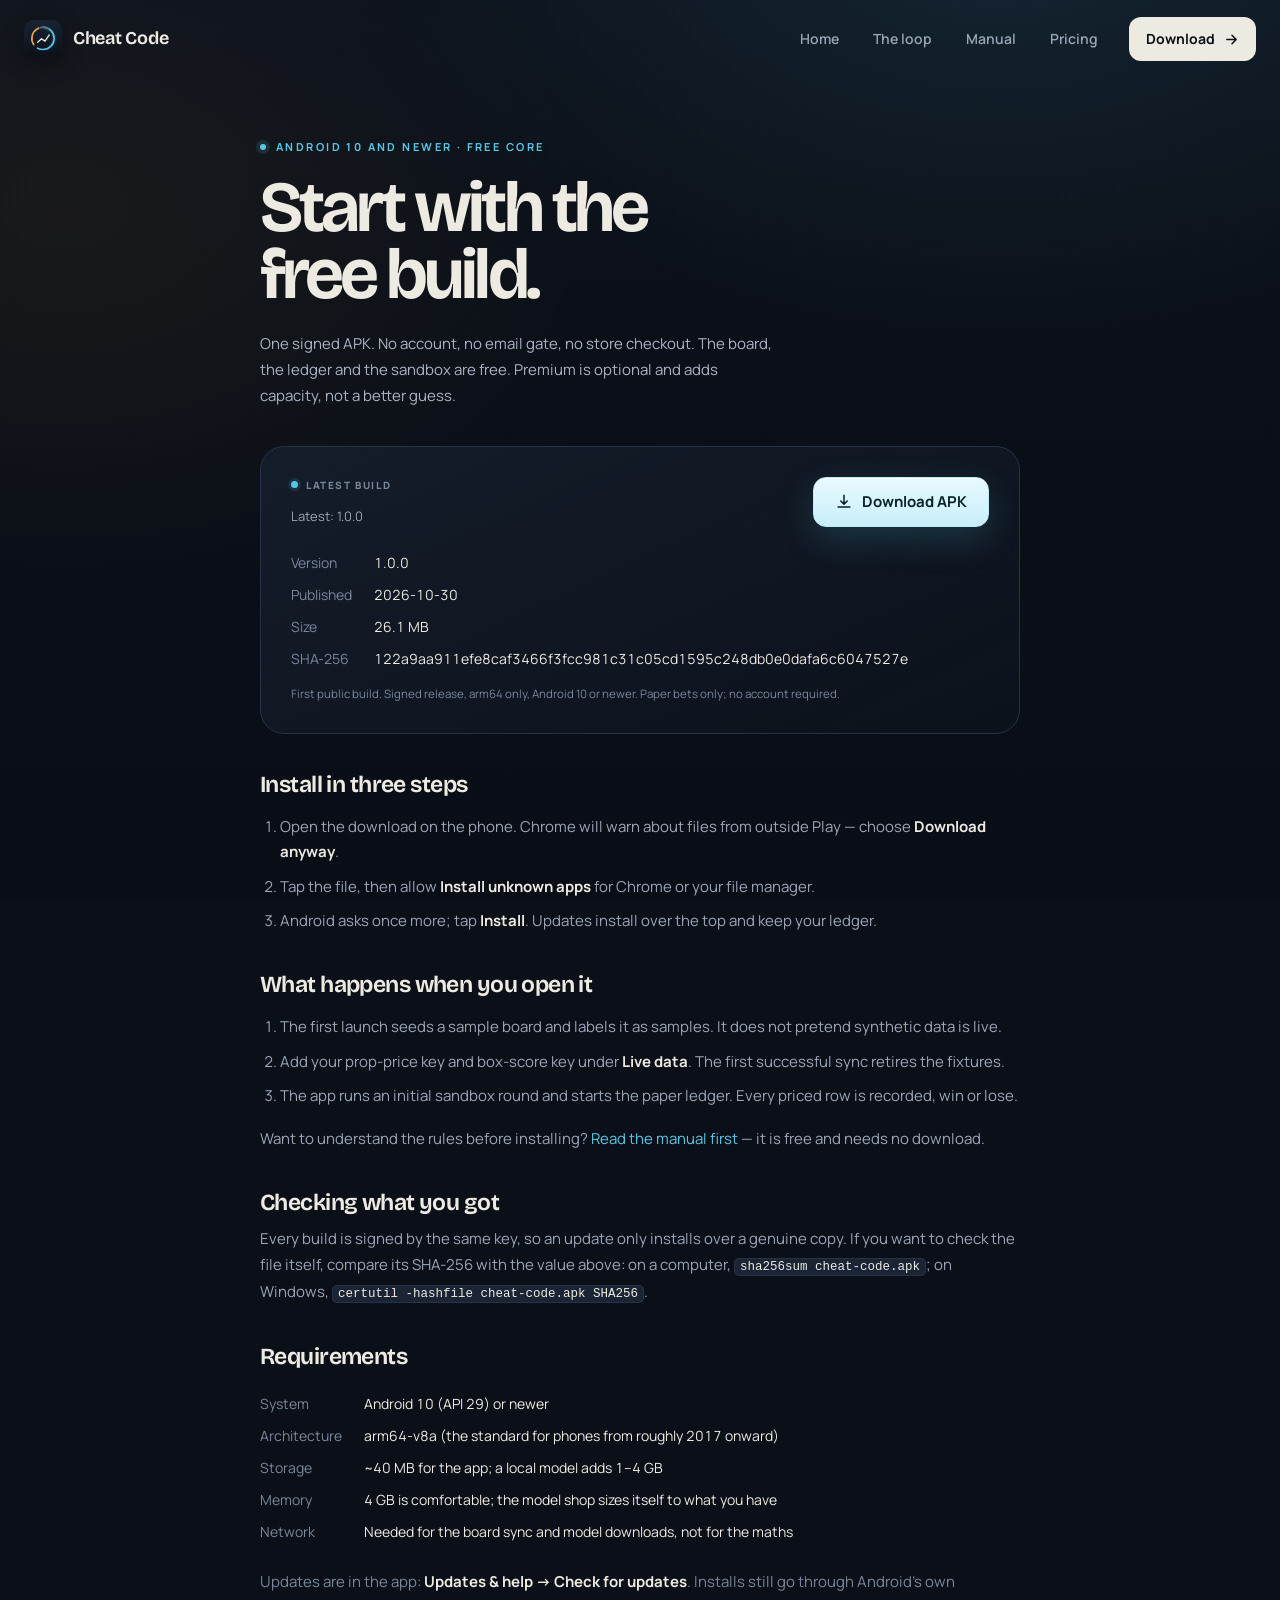
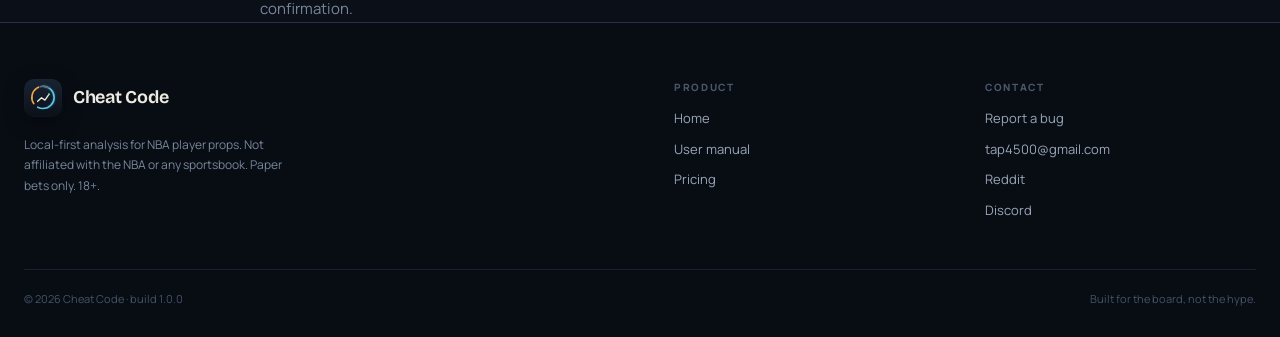
==== site/download.html @ 6dc7b0f8 "Ship the redesigned storefront and signed 1.0.0 build Replace the storefront with a responsive, typo" ====
<!DOCTYPE html>
<html lang="en">
<head>
<meta charset="utf-8">
<meta name="viewport" content="width=device-width, initial-scale=1">
<title>Download Cheat Code — free NBA props lab for Android</title>
<meta name="description" content="Download the signed Cheat Code APK. Free core, no account, no email gate. Check the fingerprint, install on Android 10+, and start the ledger.">
<meta name="theme-color" content="#0b1018">
<link rel="canonical" href="https://cheat-code.vercel.app/download.html">
<meta property="og:title" content="Download Cheat Code for Android">
<meta property="og:description" content="One signed APK. Free core, no account, no email gate. The ledger starts on day one.">
<meta property="og:url" content="https://cheat-code.vercel.app/download.html">
<link rel="icon" href="logo.svg" type="image/svg+xml">
<link rel="preload" href="fonts/bricolage-variable.ttf" as="font" type="font/ttf" crossorigin>
<link rel="preload" href="fonts/manrope-variable.ttf" as="font" type="font/ttf" crossorigin>
<link rel="stylesheet" href="styles.css">
</head>
<body>
<a class="skip" href="#main">Skip to content</a>

<header class="site-head" data-head>
  <div class="wrap head-inner">
    <a class="brand" href="index.html" aria-label="Cheat Code home">
      <img src="logo.svg" alt="" width="38" height="38">
      <span>Cheat Code</span>
    </a>
    <button class="menu-btn" type="button" aria-expanded="false" aria-controls="site-menu" data-menu-btn>
      <span class="menu-lines" aria-hidden="true"><i></i><i></i></span>
      <span class="sr-only">Menu</span>
    </button>
    <nav class="site-menu" id="site-menu" data-menu>
      <a href="index.html">Home</a>
      <a href="index.html#loop">The loop</a>
      <a href="manual.html">Manual</a>
      <a href="index.html#pricing">Pricing</a>
      <a class="nav-download" href="#download">Download
        <svg viewBox="0 0 16 16" aria-hidden="true"><path d="M3 8h9M8.5 3.5 13 8l-4.5 4.5" fill="none" stroke="currentColor" stroke-width="1.6" stroke-linecap="round" stroke-linejoin="round"/></svg>
      </a>
    </nav>
  </div>
</header>

<main id="main" class="subpage">
  <div class="wrap">
    <div class="narrow">
      <div class="eyebrow"><span class="pulse"></span> Android 10 and newer · free core</div>
      <h1>Start with the<br>free build.</h1>
      <p class="lede">One signed APK. No account, no email gate, no store checkout. The board, the ledger and the sandbox are free. Premium is optional and adds capacity, not a better guess.</p>

      <div class="panel" id="download">
        <div class="row row-top">
          <div>
            <div class="feature-kicker tight"><span class="dot aqua"></span>Latest build</div>
            <span class="status" id="version">Checking the latest build…</span>
          </div>
          <a class="btn primary" href="cheat-code.apk" download>
            <svg viewBox="0 0 20 20" aria-hidden="true"><path d="M10 2.5v10m0 0 3.6-3.6M10 12.5 6.4 8.9M3.5 15.5h13" fill="none" stroke="currentColor" stroke-width="1.7" stroke-linecap="round" stroke-linejoin="round"/></svg>
            Download APK
          </a>
        </div>
        <dl class="facts" id="facts" hidden>
          <dt>Version</dt><dd id="f-version"></dd>
          <dt>Published</dt><dd id="f-date"></dd>
          <dt>Size</dt><dd id="f-size"></dd>
          <dt>SHA-256</dt><dd id="f-sha" class="break"></dd>
        </dl>
        <p class="micro micro-gap" id="notes"></p>
      </div>

      <h3>Install in three steps</h3>
      <ol class="steps-list">
        <li>Open the download on the phone. Chrome will warn about files from outside Play — choose <strong>Download anyway</strong>.</li>
        <li>Tap the file, then allow <strong>Install unknown apps</strong> for Chrome or your file manager.</li>
        <li>Android asks once more; tap <strong>Install</strong>. Updates install over the top and keep your ledger.</li>
      </ol>

      <h3>What happens when you open it</h3>
      <ol class="steps-list">
        <li>The first launch seeds a sample board and labels it as samples. It does not pretend synthetic data is live.</li>
        <li>Add your prop-price key and box-score key under <strong>Live data</strong>. The first successful sync retires the fixtures.</li>
        <li>The app runs an initial sandbox round and starts the paper ledger. Every priced row is recorded, win or lose.</li>
      </ol>
      <p>Want to understand the rules before installing? <a href="manual.html">Read the manual first</a> — it is free and needs no download.</p>

      <h3>Checking what you got</h3>
      <p>Every build is signed by the same key, so an update only installs over a genuine copy. If you want to check the file itself, compare its SHA-256 with the value above: on a computer, <code>sha256sum cheat-code.apk</code>; on Windows, <code>certutil -hashfile cheat-code.apk SHA256</code>.</p>

      <h3>Requirements</h3>
      <dl class="facts">
        <dt>System</dt><dd>Android 10 (API 29) or newer</dd>
        <dt>Architecture</dt><dd>arm64-v8a (the standard for phones from roughly 2017 onward)</dd>
        <dt>Storage</dt><dd>~40 MB for the app; a local model adds 1–4 GB</dd>
        <dt>Memory</dt><dd>4 GB is comfortable; the model shop sizes itself to what you have</dd>
        <dt>Network</dt><dd>Needed for the board sync and model downloads, not for the maths</dd>
      </dl>

      <p class="micro micro-gap-lg">Updates are in the app: <strong>Updates &amp; help → Check for updates</strong>. Installs still go through Android's own confirmation.</p>
    </div>
  </div>
</main>

<footer class="site-foot">
  <div class="wrap foot-grid">
    <div class="foot-brand">
      <a class="brand" href="index.html"><img src="logo.svg" alt="" width="32" height="32"><span>Cheat Code</span></a>
      <p class="fineprint">Local-first analysis for NBA player props. Not affiliated with the NBA or any sportsbook. Paper bets only. 18+.</p>
    </div>
    <div class="foot-links">
      <span>Product</span>
      <a href="index.html">Home</a>
      <a href="manual.html">User manual</a>
      <a href="index.html#pricing">Pricing</a>
    </div>
    <div class="foot-links">
      <span>Contact</span>
      <a href="mailto:tap4500@gmail.com?subject=Cheat%20Code%20bug">Report a bug</a>
      <a href="mailto:tap4500@gmail.com">tap4500@gmail.com</a>
      <a href="https://www.reddit.com/r/CheatCode/?utm_source=cheat-code-site&amp;utm_medium=referral&amp;utm_campaign=download">Reddit</a>
      <a href="https://discord.gg/propslab?utm_source=cheat-code-site&amp;utm_medium=referral&amp;utm_campaign=download">Discord</a>
    </div>
  </div>
  <div class="wrap foot-bottom">
    <span>© 2026 Cheat Code · build 1.0.0</span>
    <span>Built for the board, not the hype.</span>
  </div>
</footer>

<script src="site.js" defer></script>
<script>
  (function () {
    var text = function (id, value) { var el = document.getElementById(id); if (el && value) el.textContent = value; };
    fetch('latest.json', { cache: 'no-cache' })
      .then(function (response) { return response.ok ? response.json() : Promise.reject(new Error('no feed')); })
      .then(function (feed) {
        document.getElementById('version').textContent = 'Latest: ' + (feed.version || 'unknown');
        document.getElementById('facts').hidden = false;
        text('f-version', feed.version);
        text('f-date', feed.published);
        text('f-size', feed.size ? (feed.size / 1048576).toFixed(1) + ' MB' : '');
        text('f-sha', feed.sha256);
        text('notes', feed.notes);
      })
      .catch(function () {
        document.getElementById('version').textContent = 'Download the latest build below.';
      });
  }());
</script>
</body>
</html>
---- site/styles.css ----
/* Cheat Code — site styles.
   One palette across app, manual and storefront: ink, court, aqua (Over), amber (Under). */

@font-face {
  font-family: "Bricolage";
  src: url("fonts/bricolage-variable.ttf") format("truetype");
  font-weight: 200 800;
  font-style: normal;
  font-display: swap;
}
@font-face {
  font-family: "Manrope";
  src: url("fonts/manrope-variable.ttf") format("truetype");
  font-weight: 200 800;
  font-style: normal;
  font-display: swap;
}

:root {
  --ink: #0b1018;
  --ink-deep: #070b11;
  --court: #121a27;
  --raised: #1a2434;
  --raised-2: #202c40;
  --hairline: #263247;
  --hairline-soft: rgba(38, 50, 71, 0.65);
  --chalk: #edeae2;
  --dust: #9aa6b8;
  --faint: #78879c;
  --over: #58c7e6;
  --over-soft: rgba(88, 199, 230, 0.12);
  --under: #f0a54b;
  --under-soft: rgba(240, 165, 75, 0.12);
  --gain: #6fd3a0;
  --gain-soft: rgba(111, 211, 160, 0.12);
  --loss: #ef7a67;
  --caution: #e9c46a;
  --display: "Bricolage", "Trebuchet MS", ui-sans-serif, system-ui, sans-serif;
  --body: "Manrope", "Segoe UI", ui-sans-serif, system-ui, -apple-system, sans-serif;
  --radius: 22px;
  --max: 1240px;
}

* { box-sizing: border-box; }
html { scroll-behavior: smooth; scroll-padding-top: 100px; }
body {
  margin: 0;
  background: var(--ink);
  color: var(--chalk);
  font-family: var(--body);
  font-size: 17px;
  line-height: 1.65;
  -webkit-font-smoothing: antialiased;
  text-rendering: optimizeLegibility;
  overflow-x: hidden;
}
body::before {
  content: "";
  position: fixed;
  inset: 0;
  pointer-events: none;
  z-index: -1;
  background:
    radial-gradient(900px 620px at 78% -10%, rgba(88, 199, 230, 0.11), transparent 70%),
    radial-gradient(760px 520px at 5% 24%, rgba(240, 165, 75, 0.06), transparent 70%),
    linear-gradient(180deg, #0c121c 0%, var(--ink) 34%, #090e16 100%);
}
body::after {
  content: "";
  position: fixed;
  inset: 0;
  pointer-events: none;
  z-index: -1;
  opacity: 0.35;
  background-image:
    linear-gradient(rgba(255, 255, 255, 0.018) 1px, transparent 1px),
    linear-gradient(90deg, rgba(255, 255, 255, 0.018) 1px, transparent 1px);
  background-size: 72px 72px;
  mask-image: radial-gradient(ellipse at 50% 0%, black 0%, transparent 75%);
}

img { max-width: 100%; height: auto; display: block; }
[hidden] { display: none !important; }
a { color: var(--over); text-decoration: none; }
a:hover { color: #8fe1f4; }
p { color: var(--dust); }
strong, b { color: var(--chalk); font-weight: 700; }
::selection { background: rgba(88, 199, 230, 0.28); color: #fff; }

.wrap { width: min(var(--max), calc(100vw - 48px)); margin-inline: auto; }
.sr-only {
  position: absolute; width: 1px; height: 1px; padding: 0; margin: -1px;
  overflow: hidden; clip: rect(0, 0, 0, 0); white-space: nowrap; border: 0;
}
.skip {
  position: fixed; top: 8px; left: 8px; z-index: 100; padding: 10px 16px;
  background: var(--chalk); color: var(--ink); border-radius: 10px;
  transform: translateY(-160%); transition: transform .18s ease;
}
.skip:focus { transform: translateY(0); color: var(--ink); }

h1, h2, h3, h4 {
  font-family: var(--display);
  font-weight: 650;
  letter-spacing: -0.035em;
  line-height: 1.02;
  margin: 0;
  color: var(--chalk);
  text-wrap: balance;
}
h1 { font-size: clamp(50px, 6.3vw, 92px); line-height: 0.94; letter-spacing: -0.055em; }
h2 { font-size: clamp(38px, 4.4vw, 62px); letter-spacing: -0.045em; }
h3 { font-size: clamp(23px, 2vw, 28px); letter-spacing: -0.025em; line-height: 1.12; }
p { margin: 0; }

.eyebrow {
  display: inline-flex; align-items: center; gap: 10px;
  font-size: 11px; font-weight: 700; letter-spacing: 0.22em; text-transform: uppercase;
  color: var(--over); margin-bottom: 24px;
}
.eyebrow .pulse {
  width: 6px; height: 6px; border-radius: 50%; background: var(--over);
  box-shadow: 0 0 0 4px rgba(88, 199, 230, 0.13);
  animation: breathe 2.6s ease-in-out infinite;
}
@keyframes breathe { 0%, 100% { opacity: .55; } 50% { opacity: 1; } }

.gain { color: var(--gain) !important; }
.ink-gradient {
  background: linear-gradient(102deg, #f4f1ea 2%, #a8e8f7 34%, var(--over) 64%, #8ed9b8 100%);
  -webkit-background-clip: text; background-clip: text;
  -webkit-text-fill-color: transparent; color: transparent;
}

/* ---------- Header ---------- */
.site-head {
  position: fixed; inset: 0 0 auto; z-index: 50;
  border-bottom: 1px solid transparent;
  transition: background .25s ease, border-color .25s ease, backdrop-filter .25s ease;
}
.site-head.is-scrolled {
  background: rgba(9, 13, 20, 0.78);
  backdrop-filter: blur(18px) saturate(140%);
  -webkit-backdrop-filter: blur(18px) saturate(140%);
  border-bottom-color: var(--hairline-soft);
}
.head-inner { display: flex; align-items: center; gap: 28px; height: 78px; }
.brand {
  display: inline-flex; align-items: center; gap: 11px;
  font-family: var(--display); font-size: 18px; font-weight: 650;
  letter-spacing: -0.015em; color: var(--chalk); flex: none;
}
.brand:hover { color: var(--chalk); }
.brand img { width: 38px; height: 38px; border-radius: 10px; box-shadow: 0 6px 20px rgba(0, 0, 0, .35); }
.site-menu { margin-left: auto; display: flex; align-items: center; gap: 8px; }
.site-menu a {
  color: var(--dust); font-size: 14px; font-weight: 600;
  padding: 9px 13px; border-radius: 10px; transition: color .16s, background .16s;
}
.site-menu a:hover { color: var(--chalk); background: rgba(255, 255, 255, .04); }
.site-menu .nav-download {
  margin-left: 10px; color: var(--ink); background: var(--chalk);
  display: inline-flex; align-items: center; gap: 9px; padding: 10px 17px;
  border-radius: 12px; font-weight: 700;
}
.site-menu .nav-download:hover { background: #fff; color: var(--ink); }
.site-menu .nav-download svg { width: 15px; height: 15px; }
.menu-btn {
  display: none; margin-left: auto; background: var(--court); border: 1px solid var(--hairline);
  border-radius: 11px; width: 42px; height: 42px; color: var(--chalk); cursor: pointer;
  align-items: center; justify-content: center;
}
.menu-lines { display: grid; gap: 5px; width: 18px; }
.menu-lines i { display: block; height: 1.5px; background: currentColor; border-radius: 2px; transition: transform .2s ease, opacity .2s ease; }
.menu-btn[aria-expanded="true"] .menu-lines i:first-child { transform: translateY(3.25px) rotate(45deg); }
.menu-btn[aria-expanded="true"] .menu-lines i:last-child { transform: translateY(-3.25px) rotate(-45deg); }

/* ---------- Hero ---------- */
.hero { padding: 156px 0 34px; position: relative; }
.hero-grid {
  display: grid; grid-template-columns: minmax(0, 1fr) minmax(0, 1.02fr);
  gap: 54px; align-items: center; min-height: 660px;
}
.hero-copy { position: relative; z-index: 2; max-width: 650px; }
.hero h1 { margin-left: -0.04em; }
.lede { font-size: clamp(17px, 1.45vw, 20px); line-height: 1.68; max-width: 50ch; margin: 28px 0 34px; color: #a9b4c5; }
.actions { display: flex; flex-wrap: wrap; align-items: center; gap: 11px; }
.btn {
  display: inline-flex; align-items: center; justify-content: center; gap: 9px;
  min-height: 50px; padding: 0 21px; border-radius: 13px;
  border: 1px solid var(--hairline); background: var(--court); color: var(--chalk);
  font-family: var(--body); font-size: 15px; font-weight: 700; line-height: 1;
  cursor: pointer; transition: transform .16s ease, border-color .16s ease, background .16s ease, box-shadow .16s ease;
}
.btn:hover { transform: translateY(-1px); border-color: #3a4d68; color: var(--chalk); }
.btn:active { transform: translateY(0); }
.btn svg { width: 18px; height: 18px; flex: none; }
.btn.primary {
  background: linear-gradient(180deg, #e9f9ff, #c8effa);
  border-color: #bdebf8; color: #07212b;
  box-shadow: 0 12px 34px rgba(88, 199, 230, .18), inset 0 1px 0 #fff;
}
.btn.primary:hover { background: #fff; color: #06202a; box-shadow: 0 16px 44px rgba(88, 199, 230, .26); }
.btn.quiet { background: rgba(255, 255, 255, .025); }
.btn.gain { background: linear-gradient(180deg, #99e9bf, #6fd3a0); border-color: #83dcae; color: #06241a; box-shadow: 0 12px 30px rgba(111, 211, 160, .15); }
.btn.gain:hover { background: #a9f0ca; color: #06241a; }
.btn.full { width: 100%; margin-top: 4px; }
.trust { display: flex; flex-wrap: wrap; gap: 8px 20px; list-style: none; padding: 0; margin: 25px 0 0; }
.trust li { display: inline-flex; align-items: center; gap: 7px; font-size: 13px; font-weight: 600; color: var(--faint); }
.trust svg { width: 14px; height: 14px; color: var(--gain); }

.hero-stage { position: relative; min-height: 680px; display: grid; place-items: center; }
.stage-glow {
  position: absolute; inset: 2% -6% 0; z-index: 0;
  background:
    radial-gradient(circle at 56% 42%, rgba(88, 199, 230, .2), transparent 54%),
    radial-gradient(circle at 75% 78%, rgba(240, 165, 75, .12), transparent 48%);
  filter: blur(24px);
}
.phone {
  position: relative; z-index: 1; width: 308px;
  padding: 9px; border-radius: 47px;
  background: linear-gradient(160deg, #33435a, #151d2a 24%, #0e141e 70%, #2a374a);
  border: 1px solid rgba(173, 204, 232, .22);
  box-shadow: 0 60px 120px rgba(0, 0, 0, .65), 0 0 0 1px rgba(0, 0, 0, .5), inset 0 1px 1px rgba(255, 255, 255, .22);
  transform: rotate(-2.2deg);
}
.phone::before {
  content: ""; position: absolute; inset: 4px; border-radius: 43px;
  border: 1px solid rgba(255, 255, 255, .05); pointer-events: none; z-index: 2;
}
.phone img { width: 100%; border-radius: 38px; }
.phone-bar {
  position: absolute; z-index: 3; top: 18px; left: 50%; transform: translateX(-50%);
  width: 84px; height: 6px; border-radius: 10px; background: rgba(5, 9, 14, .85);
}
.phone-bar span { display: block; width: 38px; height: 4px; border-radius: 4px; background: #000; margin: 1px auto; }

.float {
  position: absolute; z-index: 3;
  background: rgba(18, 27, 40, .92);
  border: 1px solid rgba(75, 96, 124, .55);
  border-radius: 18px;
  box-shadow: 0 26px 60px rgba(0, 0, 0, .48), inset 0 1px 0 rgba(255, 255, 255, .05);
  backdrop-filter: blur(16px);
  -webkit-backdrop-filter: blur(16px);
}
.edge-card { width: 310px; left: -30px; top: 104px; padding: 18px; }
.loss-card { width: 258px; right: -20px; bottom: 68px; padding: 17px; }
.float-head {
  display: flex; align-items: center; gap: 7px;
  font-size: 10px; font-weight: 800; letter-spacing: .13em; text-transform: uppercase; color: var(--faint);
}
.float-head em {
  margin-left: auto; font-style: normal; font-size: 9px; color: var(--gain);
  border: 1px solid rgba(111, 211, 160, .32); background: var(--gain-soft);
  padding: 3px 6px; border-radius: 5px; letter-spacing: .12em;
}
.dot { display: inline-block; width: 7px; height: 7px; border-radius: 50%; flex: none; }
.dot.aqua { background: var(--over); box-shadow: 0 0 0 3px rgba(88, 199, 230, .12); }
.dot.amber { background: var(--under); box-shadow: 0 0 0 3px rgba(240, 165, 75, .12); }
.edge-row { display: flex; align-items: flex-end; justify-content: space-between; gap: 16px; margin: 14px 0 12px; }
.edge-row b { display: block; font-family: var(--display); font-size: 34px; line-height: 1; letter-spacing: -.045em; }
.edge-row span { display: block; font-size: 12px; color: var(--faint); margin-top: 5px; }
.edge-gain { font-family: var(--display); font-size: 27px; line-height: 1; color: var(--gain) !important; letter-spacing: -.03em; text-align: right; }
.edge-gain span { display: inline; font-size: 11px; font-family: var(--body); color: var(--gain); margin-left: 2px; letter-spacing: 0; }
.split-bar { position: relative; display: flex; height: 8px; border-radius: 5px; overflow: visible; background: var(--raised); }
.split-bar i { display: block; height: 100%; }
.split-bar i:first-child { border-radius: 5px 0 0 5px; }
.split-bar i:last-of-type { border-radius: 0 5px 5px 0; }
.aqua-bar { background: linear-gradient(90deg, #3f9fbb, var(--over)); }
.amber-bar { background: linear-gradient(90deg, var(--under), #d88a2f); }
.split-bar .tick {
  position: absolute; top: -3px; width: 2px; height: 14px; border-radius: 1px;
  background: var(--chalk); transform: translateX(-1px); box-shadow: 0 0 0 2px rgba(11, 16, 24, .5);
}
.float-foot { display: flex; justify-content: space-between; gap: 10px; margin-top: 10px; font-size: 10px; color: var(--faint); }
.float-foot span, .float-foot b { color: var(--dust); font-weight: 700; }
.loss-title { font-family: var(--display); font-size: 25px; letter-spacing: -.03em; margin: 12px 0 10px; }
.chip-row { display: flex; flex-wrap: wrap; gap: 5px; }
.chip-row span {
  font-size: 10px; font-weight: 700; color: #d9b37e; background: var(--under-soft);
  border: 1px solid rgba(240, 165, 75, .22); border-radius: 5px; padding: 3px 7px;
}
.loss-card .float-foot { border-top: 1px solid var(--hairline); padding-top: 10px; margin-top: 13px; }

/* ---------- Proof ---------- */
.proof-band { border-top: 1px solid var(--hairline-soft); border-bottom: 1px solid var(--hairline-soft); background: rgba(15, 22, 33, .45); }
.proof-grid { display: grid; grid-template-columns: repeat(4, 1fr); padding: 38px 0; }
.proof-item { padding: 4px 30px; border-left: 1px solid var(--hairline); }
.proof-item:first-child { padding-left: 0; border-left: 0; }
.proof-item b { display: block; font-family: var(--display); font-size: 44px; line-height: 1; letter-spacing: -.045em; }
.proof-item span { display: block; margin-top: 7px; font-size: 14px; font-weight: 700; color: var(--chalk); }
.proof-item small { display: block; margin-top: 3px; font-size: 12px; color: var(--faint); line-height: 1.45; }

/* ---------- Shared sections ---------- */
.section { padding: 118px 0; }
.section-head { max-width: 700px; margin-bottom: 46px; }
.section-head > p { margin-top: 20px; font-size: 18px; line-height: 1.7; max-width: 60ch; }
.section-head.center { text-align: center; margin-inline: auto; }
.section-head.center > p { margin-inline: auto; }
.text-link {
  display: inline-flex; align-items: center; gap: 8px; font-size: 14px; font-weight: 700; color: var(--over);
}
.text-link svg { width: 14px; height: 14px; transition: transform .16s ease; }
.text-link:hover { color: #9ae6f7; text-decoration: none; }
.text-link:hover svg { transform: translateX(3px); }

/* ---------- Audience ---------- */
.audience { border-top: 1px solid var(--hairline-soft); background: linear-gradient(180deg, rgba(15, 22, 33, .35), transparent); }
.audience-grid { display: grid; grid-template-columns: .95fr 1.05fr; gap: clamp(36px, 6vw, 82px); align-items: start; }
.audience-grid .section-head { position: sticky; top: 112px; margin-bottom: 0; }
.fit-grid { display: grid; gap: 12px; }
.fit-card { border: 1px solid var(--hairline); border-radius: var(--radius); padding: 26px 28px; background: linear-gradient(155deg, rgba(24, 34, 49, .7), rgba(13, 20, 30, .6)); }
.fit-card.no { background: linear-gradient(155deg, rgba(35, 28, 26, .38), rgba(13, 20, 30, .55)); }
.fit-label { display: inline-block; font-size: 10px; font-weight: 800; letter-spacing: .18em; text-transform: uppercase; color: var(--under); margin-bottom: 14px; }
.fit-card ul { list-style: none; margin: 0; padding: 0; display: grid; gap: 11px; }
.fit-card li { position: relative; padding-left: 25px; font-size: 14.5px; line-height: 1.55; color: var(--dust); }
.fit-card li::before { content: "✓"; position: absolute; left: 0; top: 0; color: var(--gain); font-weight: 800; }
.fit-card.no li::before { content: "×"; color: var(--faint); }

/* ---------- Loop ---------- */
.loop-grid { display: grid; grid-template-columns: .92fr 1.08fr; gap: clamp(40px, 7vw, 100px); align-items: start; }
.loop-intro { position: sticky; top: 112px; }
.loop-intro > p { margin: 24px 0 24px; font-size: 17px; line-height: 1.75; max-width: 48ch; }
.ring-card {
  margin-top: 44px; display: flex; align-items: center; gap: 24px;
  border: 1px solid var(--hairline); background: linear-gradient(150deg, rgba(26, 36, 52, .8), rgba(15, 22, 33, .5));
  border-radius: 20px; padding: 22px;
}
.ring {
  --size: 148px; position: relative; width: var(--size); height: var(--size); flex: none; border-radius: 50%;
  background: conic-gradient(from -90deg,
    var(--over) 0 57.2%,
    rgba(240, 165, 75, .15) 57.2% 57.4%,
    var(--under) 57.4% 86.9%,
    rgba(94, 107, 128, .15) 86.9% 87.1%,
    #5e6b80 87.1% 100%);
  box-shadow: 0 14px 40px rgba(0, 0, 0, .35);
}
.ring::after { content: ""; position: absolute; inset: 15px; border-radius: 50%; background: #101722; box-shadow: inset 0 0 0 1px var(--hairline); }
.ring::before {
  content: ""; position: absolute; left: 50%; top: 10px; width: 2px; height: 16px;
  background: var(--chalk); z-index: 2; border-radius: 2px;
  transform-origin: 1px 64px; transform: rotate(179deg);
}
.ring-center {
  position: absolute; z-index: 3; inset: 0; display: grid; place-content: center; text-align: center; line-height: 1;
}
.ring-center b { font-family: var(--display); font-size: 31px; letter-spacing: -.045em; }
.ring-center span { font-size: 10px; font-weight: 700; color: var(--faint); margin-top: 5px; letter-spacing: .04em; }
.ring-legend { display: grid; grid-template-columns: 1fr 1fr; gap: 7px 16px; font-size: 12px; font-weight: 700; color: var(--dust); }
.ring-legend span { display: inline-flex; align-items: center; gap: 7px; }
.ring-legend i { width: 8px; height: 8px; border-radius: 3px; display: inline-block; }
.ring-legend i.aqua { background: var(--over); }
.ring-legend i.amber { background: var(--under); }
.ring-legend i.slate { background: #5e6b80; }
.ring-legend small { grid-column: 1 / -1; margin-top: 6px; font-weight: 500; font-size: 11px; line-height: 1.5; color: var(--faint); }

.steps { list-style: none; margin: 0; padding: 0; }
.step {
  display: grid; grid-template-columns: 54px 1fr; gap: 22px;
  padding: 32px 0 34px; border-top: 1px solid var(--hairline);
}
.step:first-child { border-top: 0; padding-top: 0; }
.step:last-child { padding-bottom: 0; }
.step-num {
  width: 42px; height: 42px; border-radius: 50%; display: grid; place-items: center;
  border: 1px solid var(--hairline); background: var(--court);
  font-size: 11px; font-weight: 800; color: var(--over); letter-spacing: .06em;
}
.step h3 { font-size: 25px; margin-bottom: 9px; }
.step p { font-size: 15.5px; line-height: 1.72; max-width: 54ch; }
.pitch {
  margin-top: 18px; padding: 16px 18px; border-radius: 14px;
  border: 1px solid var(--hairline); background: rgba(9, 14, 21, .65);
}
.pitch-label { font-size: 9px; font-weight: 800; letter-spacing: .18em; color: var(--faint); }
.pitch p { margin: 7px 0 12px; color: var(--chalk); font-family: var(--display); font-size: 19px; line-height: 1.3; letter-spacing: -.02em; }
.pitch-tags { display: flex; flex-wrap: wrap; gap: 6px; }
.pitch-tags span {
  font-size: 10px; font-weight: 700; color: var(--over); background: var(--over-soft);
  border: 1px solid rgba(88, 199, 230, .2); padding: 3px 8px; border-radius: 5px;
}
.mini-table { margin-top: 18px; border: 1px solid var(--hairline); border-radius: 14px; overflow: hidden; background: rgba(9, 14, 21, .5); }
.mini-table div { display: flex; justify-content: space-between; gap: 20px; padding: 10px 15px; border-top: 1px solid var(--hairline); font-size: 12px; }
.mini-table div:first-child { border-top: 0; }
.mini-table span { color: var(--faint); }
.mini-table b { font-variant-numeric: tabular-nums; font-weight: 700; }
.gate-table .table-cap { border-top: 0; background: rgba(255, 255, 255, .02); }
.gate-table .table-cap span, .gate-table .table-cap b { font-size: 9px; font-weight: 800; letter-spacing: .16em; text-transform: uppercase; color: var(--faint); }
.table-note { margin-top: 10px; font-size: 11px; line-height: 1.6; color: var(--faint); }
.example-flag {
  margin-left: 4px; font-size: 8px; letter-spacing: .12em; color: var(--under);
  border: 1px solid rgba(240, 165, 75, .25); border-radius: 4px; padding: 2px 5px;
}
.review-tag { color: var(--faint) !important; font-size: 9px !important; font-weight: 700; letter-spacing: .12em; text-transform: uppercase; }

/* ---------- Bento ---------- */
.inside { background: linear-gradient(180deg, transparent, rgba(8, 13, 20, .55) 22%, rgba(8, 13, 20, .55) 78%, transparent); }
.bento { display: grid; grid-template-columns: repeat(12, 1fr); gap: 16px; }
.feature {
  grid-column: span 4;
  border: 1px solid var(--hairline); border-radius: var(--radius);
  background: linear-gradient(155deg, rgba(24, 34, 49, .7), rgba(13, 20, 30, .64));
  padding: 28px; overflow: hidden; position: relative;
  transition: border-color .2s ease, transform .2s ease;
}
.feature:hover { border-color: #34445d; transform: translateY(-2px); }
.feature.wide { grid-column: span 7; display: grid; grid-template-columns: 1.08fr .92fr; gap: 24px; align-items: center; }
.feature.amber-feature { grid-column: span 5; background: linear-gradient(155deg, rgba(49, 38, 24, .5), rgba(18, 23, 31, .8)); }
.feature.share-feature { grid-column: span 12; display: grid; grid-template-columns: 1.2fr .8fr; gap: 30px; align-items: center; }
.feature-kicker { display: flex; align-items: center; gap: 8px; font-size: 10px; font-weight: 800; letter-spacing: .16em; text-transform: uppercase; color: var(--faint); margin-bottom: 20px; }
.feature-kicker.tight { margin-bottom: 8px; }
.feature h3 { font-size: 26px; margin-bottom: 10px; }
.feature p { font-size: 14.5px; line-height: 1.7; max-width: 46ch; }
.market-row { display: flex; flex-wrap: wrap; gap: 6px; margin-top: 20px; }
.market-pill { font-size: 10px; font-weight: 700; color: var(--dust); border: 1px solid var(--hairline); border-radius: 6px; padding: 4px 8px; background: rgba(255, 255, 255, .02); }
.feature-art { align-self: stretch; display: flex; flex-direction: column; justify-content: center; gap: 9px; }
.board-line { padding: 15px; border-radius: 14px; border: 1px solid var(--hairline); background: rgba(8, 13, 20, .62); }
.board-line.dim { opacity: .66; }
.board-game { font-size: 11px; font-weight: 800; letter-spacing: .05em; color: var(--faint); margin-bottom: 8px; }
.board-game span { color: #45536a; font-weight: 600; }
.board-market { display: flex; align-items: center; gap: 8px; flex-wrap: wrap; margin-bottom: 10px; }
.board-market b { font-size: 15px; color: var(--chalk); }
.board-market span { font-size: 10px; font-weight: 700; }
.board-market em { margin-left: auto; font-style: normal; font-family: var(--display); font-size: 17px; color: var(--chalk); }
.split-bar.compact { height: 6px; }
.leak-list { margin-top: 22px; border-top: 1px solid var(--hairline); }
.leak-list div { display: flex; justify-content: space-between; gap: 16px; padding: 10px 0; border-bottom: 1px solid var(--hairline); font-size: 12px; color: var(--dust); }
.leak-list b { color: var(--loss); font-variant-numeric: tabular-nums; }
.quote-pill { margin-top: 22px; padding: 22px 18px; border-left: 2px solid var(--over); background: rgba(88, 199, 230, .05); border-radius: 0 12px 12px 0; font-family: var(--display); font-size: 20px; letter-spacing: -.025em; color: var(--chalk); }
.legs { display: flex; align-items: flex-end; gap: 7px; height: 66px; margin-top: 24px; }
.legs i { flex: 1; border-radius: 4px 4px 2px 2px; background: linear-gradient(180deg, var(--under), rgba(240, 165, 75, .22)); opacity: .8; }
.device-note { display: flex; align-items: center; gap: 9px; margin-top: 24px; font-size: 11px; font-weight: 600; color: var(--faint); }
.led { width: 7px; height: 7px; border-radius: 50%; background: var(--gain); box-shadow: 0 0 0 3px rgba(111, 211, 160, .12); }
.card-stack { position: relative; height: 190px; }
.card-stack i {
  position: absolute; width: 148px; height: 174px; border-radius: 16px;
  border: 1px solid #3a4a61; background: linear-gradient(155deg, #1c2b3d, #0e1621);
  box-shadow: 0 20px 40px rgba(0, 0, 0, .4);
}
.card-stack i:nth-child(1) { left: 2%; top: 12px; transform: rotate(-8deg); opacity: .55; }
.card-stack i:nth-child(2) { left: 22%; top: 4px; transform: rotate(-2deg); opacity: .8; }
.card-stack i:nth-child(3) { left: 44%; top: 0; transform: rotate(5deg); border-color: rgba(88, 199, 230, .5); background: linear-gradient(155deg, #1d3446, #0d1722); }
.card-stack i:nth-child(3)::before { content: "BET OF THE DAY"; position: absolute; top: 26px; left: 18px; font-size: 6px; font-weight: 800; letter-spacing: .15em; color: var(--over); }
.card-stack i:nth-child(3)::after {
  content: ""; position: absolute; left: 18px; right: 18px; top: 44px; height: 2px;
  background: var(--chalk); box-shadow: 0 14px 0 -0.5px rgba(237, 234, 226, .8), 0 28px 0 -0.5px rgba(237, 234, 226, .5), 0 42px 0 -0.5px rgba(237, 234, 226, .25);
}

/* ---------- Screens ---------- */
.screens-section { overflow: hidden; }
.split-head { display: flex; align-items: flex-end; justify-content: space-between; gap: 30px; max-width: none; }
.split-head > div { max-width: 700px; }
.split-head .text-link { margin-bottom: 8px; flex: none; }
.gallery {
  display: flex; gap: 20px; overflow-x: auto; overscroll-behavior-x: contain;
  scroll-snap-type: x proximity; scroll-padding-inline: max(24px, calc((100vw - var(--max)) / 2));
  padding: 8px max(24px, calc((100vw - var(--max)) / 2)) 28px;
  scrollbar-width: none;
}
.gallery::-webkit-scrollbar { display: none; }
.shot { flex: 0 0 clamp(210px, 21vw, 260px); margin: 0; scroll-snap-align: start; }
.shot img {
  width: 100%; border-radius: 24px; border: 1px solid var(--hairline);
  background: var(--court); box-shadow: 0 26px 50px rgba(0, 0, 0, .35);
  transition: transform .28s ease, border-color .28s ease;
}
.shot:hover img { transform: translateY(-5px); border-color: #3a4b64; }
.shot figcaption { padding: 14px 5px 0; display: flex; align-items: baseline; justify-content: space-between; gap: 12px; }
.shot figcaption b { font-family: var(--display); font-size: 15px; letter-spacing: -.01em; }
.shot figcaption span { font-size: 10px; color: var(--faint); text-align: right; }

/* ---------- Pricing ---------- */
.pricing-section { border-top: 1px solid var(--hairline-soft); border-bottom: 1px solid var(--hairline-soft); background: rgba(12, 18, 27, .45); }
.pricing { display: grid; grid-template-columns: 1fr 1fr; gap: 18px; max-width: 900px; margin-inline: auto; align-items: stretch; }
.plan {
  border: 1px solid var(--hairline); border-radius: 24px; padding: 30px;
  background: var(--court); display: flex; flex-direction: column;
}
.plan.featured {
  border-color: rgba(111, 211, 160, .38);
  background: linear-gradient(165deg, rgba(24, 46, 39, .65), rgba(15, 24, 29, .92) 64%);
  box-shadow: 0 30px 70px rgba(0, 0, 0, .32), inset 0 1px 0 rgba(111, 211, 160, .09);
}
.plan-top { display: flex; align-items: center; justify-content: space-between; gap: 12px; }
.plan-name { font-size: 11px; font-weight: 800; letter-spacing: .2em; text-transform: uppercase; color: var(--dust); }
.plan-badge { font-size: 10px; font-weight: 800; letter-spacing: .08em; text-transform: uppercase; color: var(--faint); border: 1px solid var(--hairline); border-radius: 5px; padding: 3px 7px; }
.plan-badge.gain { color: var(--gain); border-color: rgba(111, 211, 160, .3); background: var(--gain-soft); }
.price { font-family: var(--display); font-size: 62px; line-height: 1; letter-spacing: -.055em; margin: 20px 0 6px; }
.price span { font-family: var(--body); font-size: 14px; font-weight: 600; color: var(--faint); letter-spacing: 0; }
.plan-note { font-size: 13px; color: var(--faint); min-height: 42px; }
.plan ul { list-style: none; padding: 0; margin: 22px 0 26px; flex: 1; }
.plan li { position: relative; padding: 7px 0 7px 25px; font-size: 14px; color: var(--dust); }
.plan li::before {
  content: ""; position: absolute; left: 2px; top: 14px; width: 10px; height: 5px;
  border-left: 1.5px solid var(--gain); border-bottom: 1.5px solid var(--gain);
  transform: rotate(-45deg);
}
.plan .micro { margin: 11px 0 0; font-size: 10.5px; line-height: 1.55; text-align: center; color: var(--faint); }
.pricing-foot { max-width: 620px; margin: 26px auto 0; text-align: center; font-size: 12px; color: var(--faint); }

/* ---------- FAQ ---------- */
.faq-grid { display: grid; grid-template-columns: .82fr 1.18fr; gap: clamp(30px, 6vw, 80px); align-items: start; }
.faq-grid .section-head { position: sticky; top: 112px; margin-bottom: 0; }
.faq { border-top: 1px solid var(--hairline); }
details { border-bottom: 1px solid var(--hairline); }
summary {
  position: relative; padding: 19px 40px 19px 0; cursor: pointer; list-style: none;
  font-size: 16px; font-weight: 700; color: var(--chalk); transition: color .16s;
}
summary::-webkit-details-marker { display: none; }
summary::after {
  content: "+"; position: absolute; right: 5px; top: 50%; transform: translateY(-50%);
  font-family: var(--display); font-size: 22px; font-weight: 400; color: var(--faint); line-height: 1;
}
details[open] summary { color: var(--over); }
details[open] summary::after { content: "−"; color: var(--over); }
details p { font-size: 14px; line-height: 1.72; padding: 0 30px 20px 0; color: var(--dust); }
summary:focus-visible { outline: 2px solid var(--over); outline-offset: 3px; border-radius: 4px; }

/* ---------- CTA + footer ---------- */
.cta-section { padding: 24px 0 100px; }
.cta {
  position: relative; display: flex; align-items: center; justify-content: space-between; gap: 40px;
  border: 1px solid var(--hairline); border-radius: 28px; padding: 54px;
  background:
    radial-gradient(500px 300px at 88% 0%, rgba(88, 199, 230, .16), transparent 70%),
    linear-gradient(145deg, #162333, #0e1620);
  overflow: hidden;
}
.cta::after {
  content: ""; position: absolute; right: -40px; bottom: -120px; width: 360px; height: 360px;
  border: 1px solid rgba(88, 199, 230, .13); border-radius: 50%;
  box-shadow: 0 0 0 38px rgba(88, 199, 230, .035), 0 0 0 80px rgba(88, 199, 230, .025);
  pointer-events: none;
}
.cta h2 { font-size: clamp(36px, 4.2vw, 56px); }
.cta .eyebrow { margin-bottom: 17px; }
.cta-actions { position: relative; z-index: 1; display: flex; flex-direction: column; align-items: flex-start; gap: 13px; flex: none; }
.micro { font-size: 11.5px; color: var(--faint); }

.site-foot { border-top: 1px solid var(--hairline); background: #080d14; padding: 56px 0 30px; }
.foot-grid { display: grid; grid-template-columns: 1.8fr .8fr .8fr; gap: 40px; }
.foot-brand .brand { margin-bottom: 18px; }
.fineprint { font-size: 12px; line-height: 1.7; color: var(--faint); max-width: 38ch; }
.foot-links { display: flex; flex-direction: column; gap: 9px; }
.foot-links span { font-size: 10px; font-weight: 800; letter-spacing: .17em; text-transform: uppercase; color: #4a576b; margin-bottom: 4px; }
.foot-links a { font-size: 13px; color: var(--dust); }
.foot-links a:hover { color: var(--chalk); }
.foot-bottom { display: flex; justify-content: space-between; gap: 20px; margin-top: 48px; padding-top: 20px; border-top: 1px solid rgba(38, 50, 71, .55); font-size: 11px; color: #465267; }

/* ---------- Subpages ---------- */
.subpage { padding-top: 130px; }
.subpage .eyebrow { margin-bottom: 18px; }
.subpage h1 { font-size: clamp(42px, 5.6vw, 72px); }
.subpage .lede { max-width: 58ch; margin: 22px 0 36px; }
.narrow { max-width: 760px; margin-inline: auto; }
.panel {
  border: 1px solid var(--hairline); background: linear-gradient(155deg, rgba(24, 34, 49, .72), rgba(13, 20, 30, .66));
  border-radius: 24px; padding: 30px; margin: 27px 0;
}
.panel > :first-child { margin-top: 0; }
.row { display: flex; gap: 12px; flex-wrap: wrap; align-items: center; }
.row-top { justify-content: space-between; align-items: flex-start; }
.break { word-break: break-all; }
.micro-gap { margin-top: 14px; }
.micro-gap-lg { margin-top: 26px; }
.status { font-size: 13px; color: var(--dust); min-height: 22px; }
.status.bad { color: var(--loss); }
.status.good { color: var(--gain); }
dl.facts { display: grid; grid-template-columns: max-content minmax(0, 1fr); gap: 9px 22px; margin: 22px 0 0; font-size: 14px; }
dl.facts dt { color: var(--faint); }
dl.facts dd { margin: 0; color: var(--chalk); font-variant-numeric: tabular-nums; }
ol.steps-list { padding-left: 20px; color: var(--dust); }
ol.steps-list li { margin: 10px 0; font-size: 15px; }
.code {
  display: block; font-family: ui-monospace, "Cascadia Mono", Menlo, monospace;
  font-size: clamp(19px, 3.4vw, 27px); letter-spacing: .12em; color: var(--chalk);
  background: var(--ink); border: 1px dashed rgba(111, 211, 160, .48);
  border-radius: 14px; padding: 18px 20px; margin: 18px 0; user-select: all; word-break: break-all;
}
.subpage h3 { margin: 38px 0 10px; font-size: 23px; }
.subpage > .wrap > p, .subpage .narrow > p { font-size: 15px; line-height: 1.75; }
code { background: var(--raised); border: 1px solid var(--hairline); border-radius: 5px; padding: 1px 5px; font-size: 12.5px; color: var(--chalk); }

/* ---------- Motion ---------- */
@keyframes rise { from { opacity: 0; transform: translateY(18px); } to { opacity: 1; transform: none; } }
html.js [data-reveal].in { animation: rise .65s cubic-bezier(.2, .7, .25, 1) both; }
html.js [data-reveal].in:nth-child(2) { animation-delay: .06s; }
html.js [data-reveal].in:nth-child(3) { animation-delay: .12s; }
@media (prefers-reduced-motion: reduce) {
  html { scroll-behavior: auto; }
  *, *::before, *::after { animation-duration: .01ms !important; animation-iteration-count: 1 !important; transition-duration: .01ms !important; }
}

:focus-visible { outline: 2px solid var(--over); outline-offset: 3px; }

/* ---------- Responsive ---------- */
@media (max-width: 1120px) {
  .edge-card { left: -8px; }
  .loss-card { right: -4px; }
  .site-menu a { padding-inline: 9px; }
  .site-menu { gap: 2px; }
}
@media (max-width: 980px) {
  .menu-btn { display: inline-flex; }
  .site-menu {
    position: fixed; inset: 78px 16px auto; display: none; flex-direction: column; align-items: stretch;
    gap: 4px; padding: 12px; border: 1px solid var(--hairline); border-radius: 18px;
    background: rgba(12, 18, 27, .98); box-shadow: 0 30px 70px rgba(0, 0, 0, .6);
  }
  .site-menu.is-open { display: flex; }
  .site-menu a { padding: 13px 14px; font-size: 15px; }
  .site-menu .nav-download { margin: 6px 0 0; justify-content: center; }
  .hero { padding-top: 128px; }
  .hero-grid { grid-template-columns: 1fr; gap: 40px; min-height: 0; }
  .hero-copy { max-width: 720px; }
  .hero-stage { min-height: 620px; }
  .proof-grid { grid-template-columns: 1fr 1fr; gap: 26px 0; }
  .proof-item:nth-child(3) { padding-left: 0; border-left: 0; }
  .proof-item:nth-child(1), .proof-item:nth-child(2) { padding-bottom: 24px; border-bottom: 1px solid var(--hairline); }
  .proof-item:nth-child(3), .proof-item:nth-child(4) { padding-top: 2px; }
  .loop-grid, .faq-grid, .audience-grid { grid-template-columns: 1fr; gap: 42px; }
  .loop-intro, .faq-grid .section-head, .audience-grid .section-head { position: static; }
  .ring-card { max-width: 460px; }
  .feature.wide { grid-column: span 12; }
  .feature.amber-feature { grid-column: span 12; }
  .feature { grid-column: span 6; }
  .feature.share-feature { grid-column: span 12; }
  .split-head { align-items: flex-start; flex-direction: column; }
  .pricing { max-width: 620px; }
  .cta { flex-direction: column; align-items: flex-start; padding: 40px; }
  .foot-grid { grid-template-columns: 1.4fr 1fr 1fr; }
}
@media (max-width: 720px) {
  .wrap { width: calc(100vw - 36px); }
  .head-inner { height: 70px; }
  .site-menu { inset: 70px 16px auto; }
  .hero { padding-top: 112px; }
  h1 { font-size: clamp(50px, 12.6vw, 72px); }
  .lede { font-size: 16.5px; margin: 22px 0 28px; }
  .hero-stage { min-height: 580px; }
  .phone { width: 272px; }
  .edge-card { width: 262px; left: 0; top: 58px; padding: 15px; }
  .loss-card { width: 222px; right: 0; bottom: 24px; padding: 14px; }
  .edge-row b { font-size: 29px; }
  .section { padding: 82px 0; }
  .section-head { margin-bottom: 34px; }
  .section-head > p { font-size: 16px; }
  .proof-grid { padding: 28px 0; }
  .proof-item { padding-inline: 20px; }
  .proof-item b { font-size: 36px; }
  .step { grid-template-columns: 1fr; gap: 12px; padding: 26px 0; }
  .step-num { width: 36px; height: 36px; }
  .ring-card { flex-direction: column; align-items: flex-start; }
  .feature, .feature.wide, .feature.amber-feature, .feature.share-feature { grid-column: span 12; display: block; }
  .feature.wide { padding-bottom: 22px; }
  .feature-art { margin-top: 24px; }
  .feature.share-feature .card-stack { margin-top: 26px; max-width: 340px; }
  .pricing { grid-template-columns: 1fr; }
  .plan { padding: 25px; }
  .price { font-size: 52px; }
  .faq-grid { gap: 20px; }
  .cta { padding: 30px; border-radius: 22px; }
  .cta-section { padding-bottom: 70px; }
  .foot-grid { grid-template-columns: 1fr 1fr; gap: 30px; }
  .foot-brand { grid-column: 1 / -1; }
  .foot-bottom { flex-direction: column; gap: 8px; }
  .shot { flex-basis: 200px; }
  .gallery { gap: 14px; padding-inline: 18px; }
  .subpage { padding-top: 108px; }
  .panel { padding: 22px; }
  dl.facts { grid-template-columns: 1fr; gap: 3px; }
  dl.facts dd { margin-bottom: 9px; }
}
@media (max-width: 420px) {
  .phone { width: 246px; }
  .hero-stage { min-height: 545px; }
  .edge-card { width: 228px; top: 44px; }
  .loss-card { width: 198px; bottom: 8px; }
  .float-foot { font-size: 9px; }
  .edge-gain { font-size: 24px; }
  .proof-item { padding-inline: 14px; }
  .proof-item b { font-size: 32px; }
  .proof-item span { font-size: 12px; }
  .proof-item small { font-size: 11px; }
  .ring { --size: 132px; }
  .foot-grid { grid-template-columns: 1fr; }
}
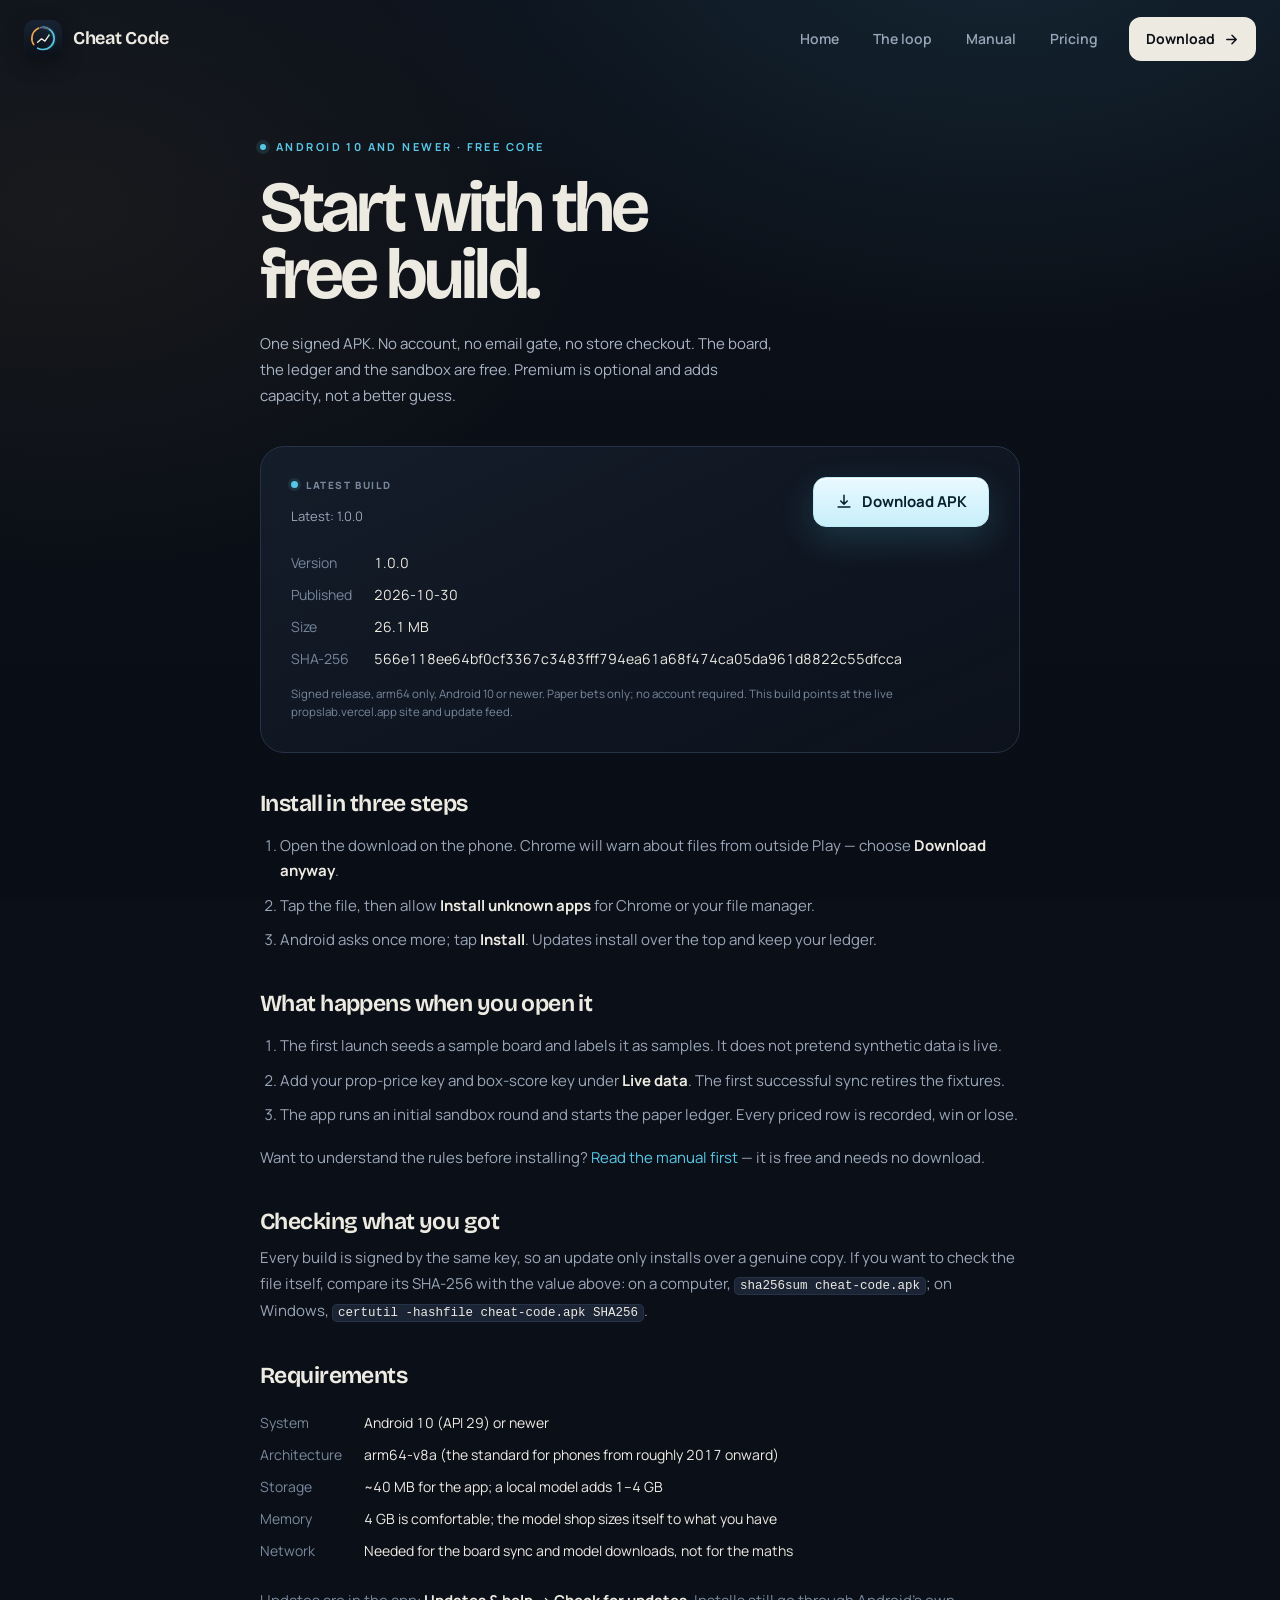
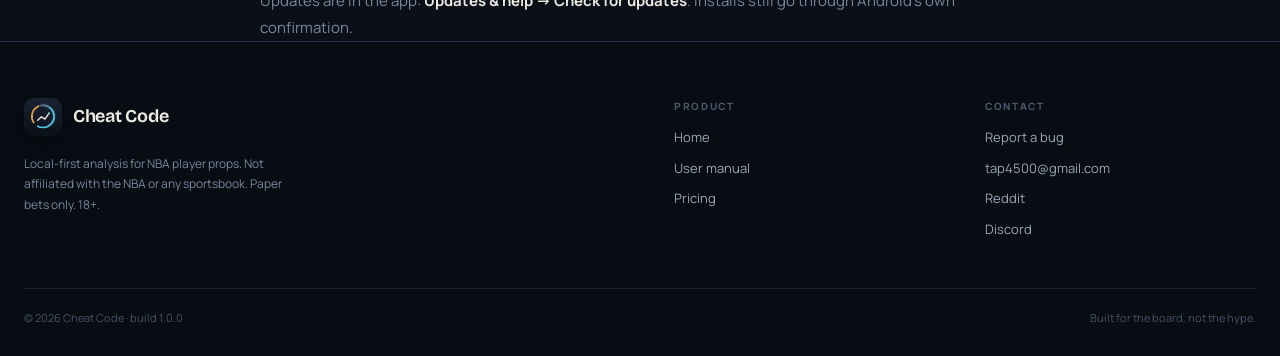
==== commit 5d2b15e4: "Ship the 1.0.0 storefront on the live Vercel origin Point the app, update feed, canonical links and " ====
--- a/site/download.html
+++ b/site/download.html
@@ -6,10 +6,10 @@
 <title>Download Cheat Code — free NBA props lab for Android</title>
 <meta name="description" content="Download the signed Cheat Code APK. Free core, no account, no email gate. Check the fingerprint, install on Android 10+, and start the ledger.">
 <meta name="theme-color" content="#0b1018">
-<link rel="canonical" href="https://cheat-code.vercel.app/download.html">
+<link rel="canonical" href="https://propslab.vercel.app/download.html">
 <meta property="og:title" content="Download Cheat Code for Android">
 <meta property="og:description" content="One signed APK. Free core, no account, no email gate. The ledger starts on day one.">
-<meta property="og:url" content="https://cheat-code.vercel.app/download.html">
+<meta property="og:url" content="https://propslab.vercel.app/download.html">
 <link rel="icon" href="logo.svg" type="image/svg+xml">
 <link rel="preload" href="fonts/bricolage-variable.ttf" as="font" type="font/ttf" crossorigin>
 <link rel="preload" href="fonts/manrope-variable.ttf" as="font" type="font/ttf" crossorigin>
--- a/site/styles.css
+++ b/site/styles.css
@@ -642,6 +642,7 @@
   h1 { font-size: clamp(50px, 12.6vw, 72px); }
   .lede { font-size: 16.5px; margin: 22px 0 28px; }
   .hero-stage { min-height: 580px; }
+  .stage-glow { inset: 2% 0 0; }
   .phone { width: 272px; }
   .edge-card { width: 262px; left: 0; top: 58px; padding: 15px; }
   .loss-card { width: 222px; right: 0; bottom: 24px; padding: 14px; }
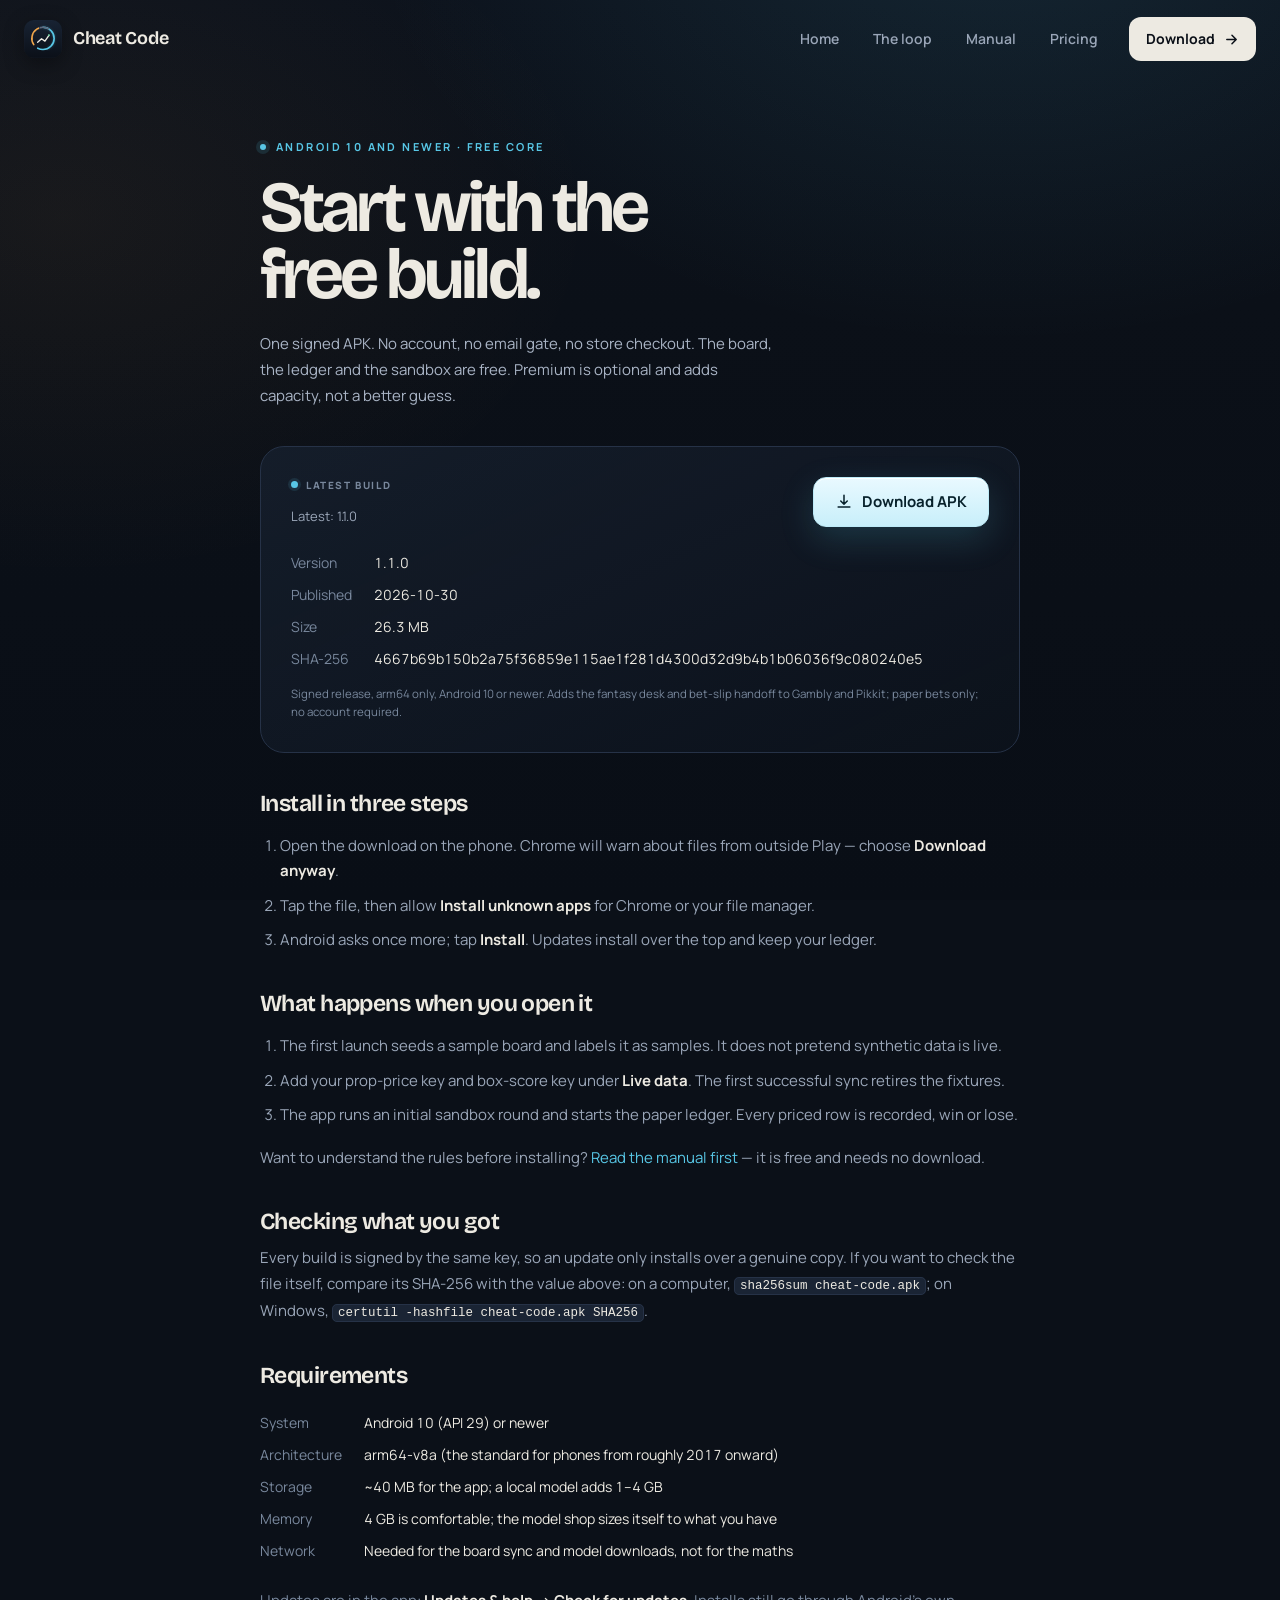
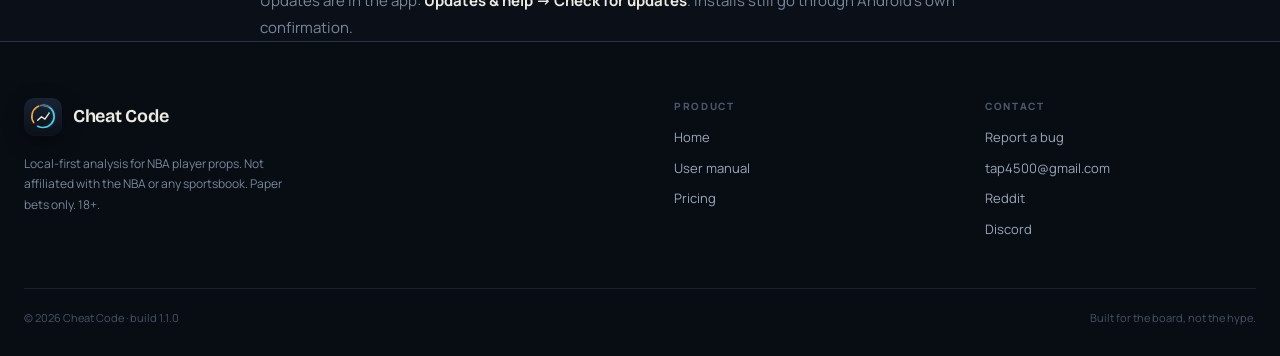
==== commit 00851115: "Ship the 1.1.0 fantasy desk and bet-slip handoff Adds the captured fantasy league, weekly player wri" ====
--- a/site/download.html
+++ b/site/download.html
@@ -120,7 +120,7 @@
     </div>
   </div>
   <div class="wrap foot-bottom">
-    <span>© 2026 Cheat Code · build 1.0.0</span>
+    <span>© 2026 Cheat Code · build 1.1.0</span>
     <span>Built for the board, not the hype.</span>
   </div>
 </footer>
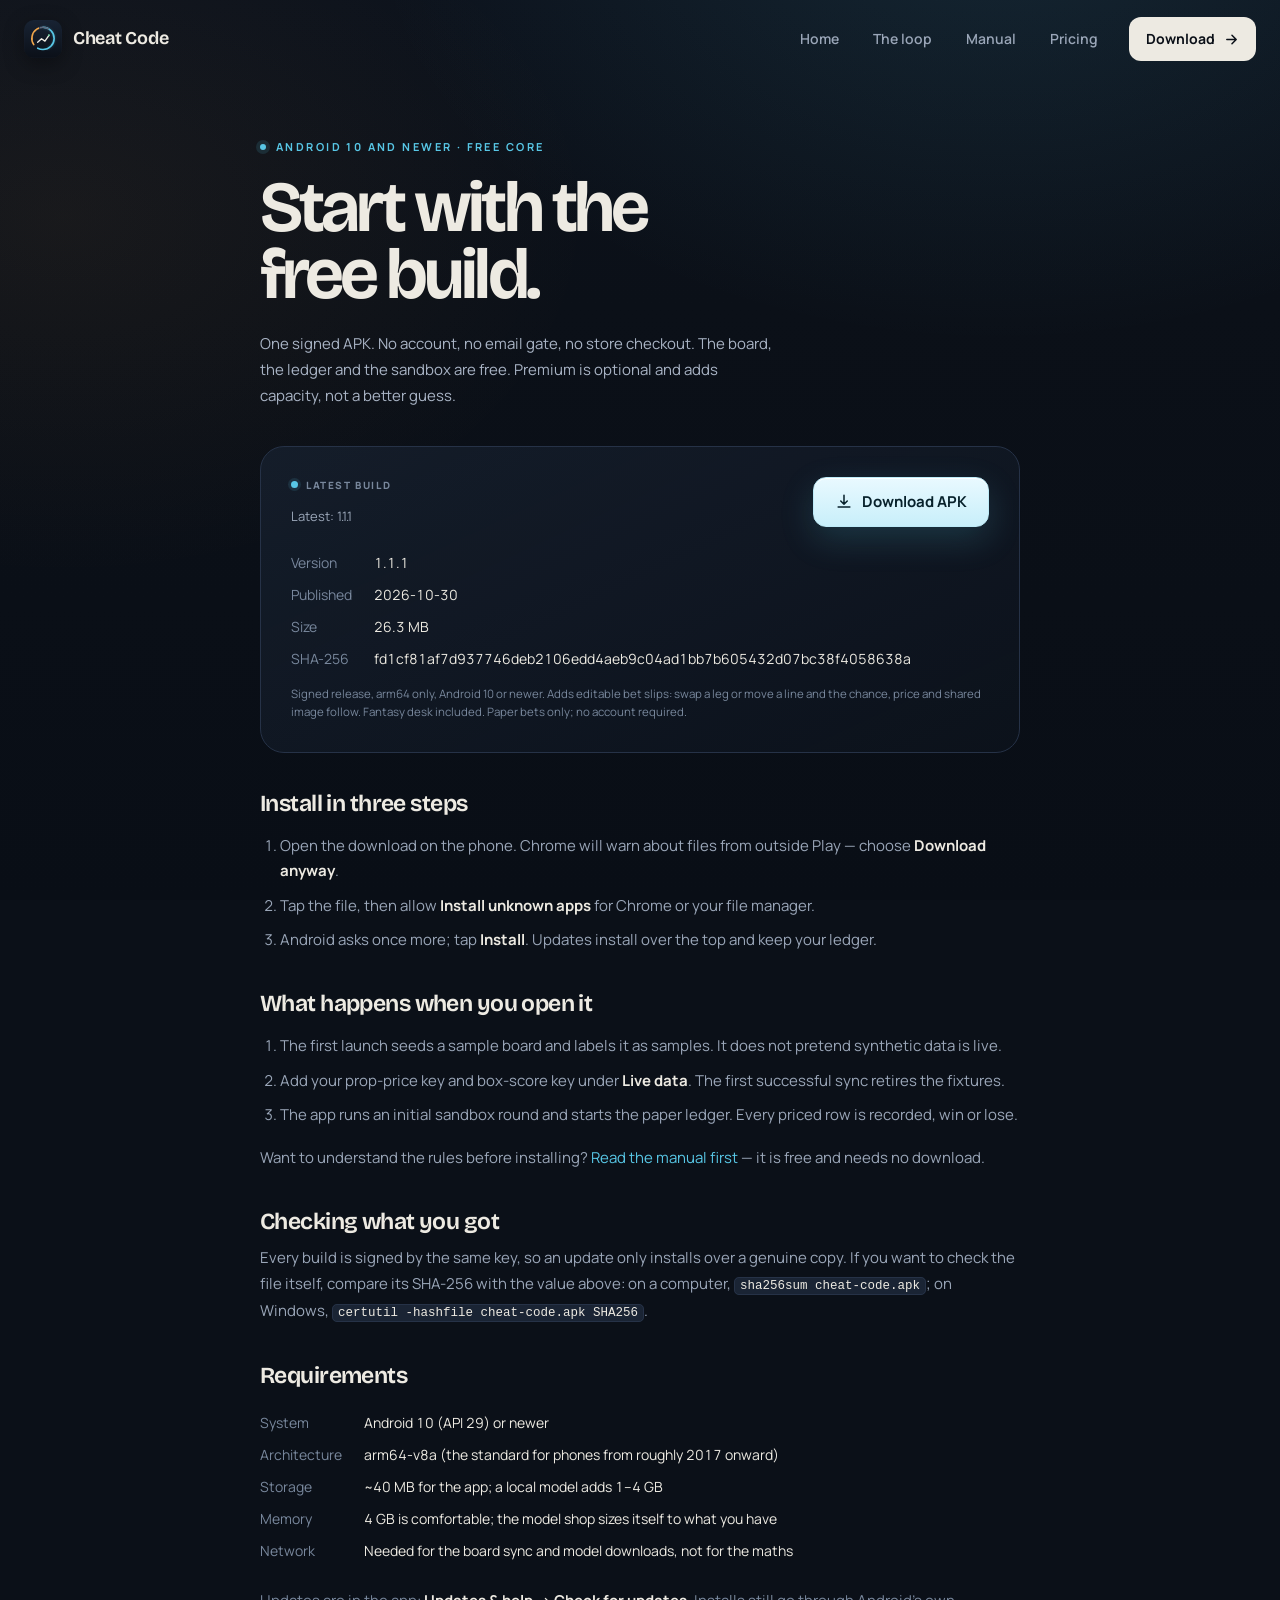
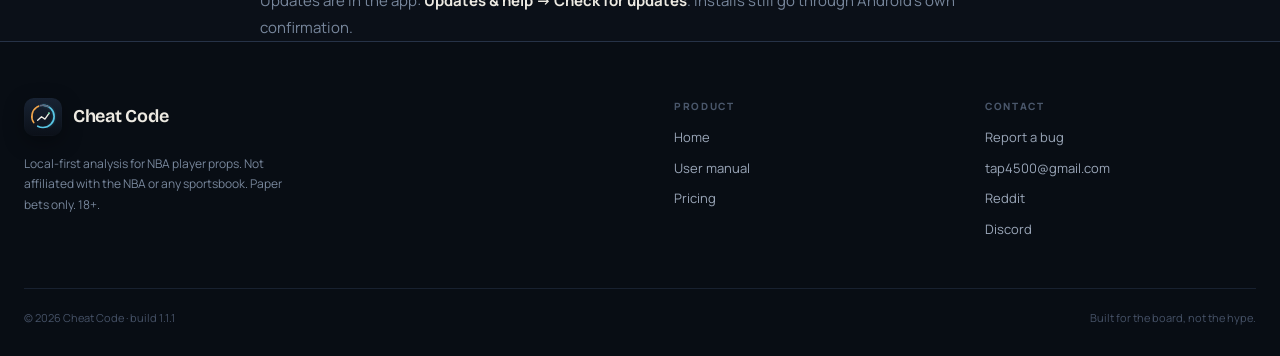
==== commit 82cb4e3f: "Make bet slips editable with leg swaps and per-leg lines Lets a slip swap any leg for another priced" ====
--- a/site/download.html
+++ b/site/download.html
@@ -120,7 +120,7 @@
     </div>
   </div>
   <div class="wrap foot-bottom">
-    <span>© 2026 Cheat Code · build 1.1.0</span>
+    <span>© 2026 Cheat Code · build 1.1.1</span>
     <span>Built for the board, not the hype.</span>
   </div>
 </footer>
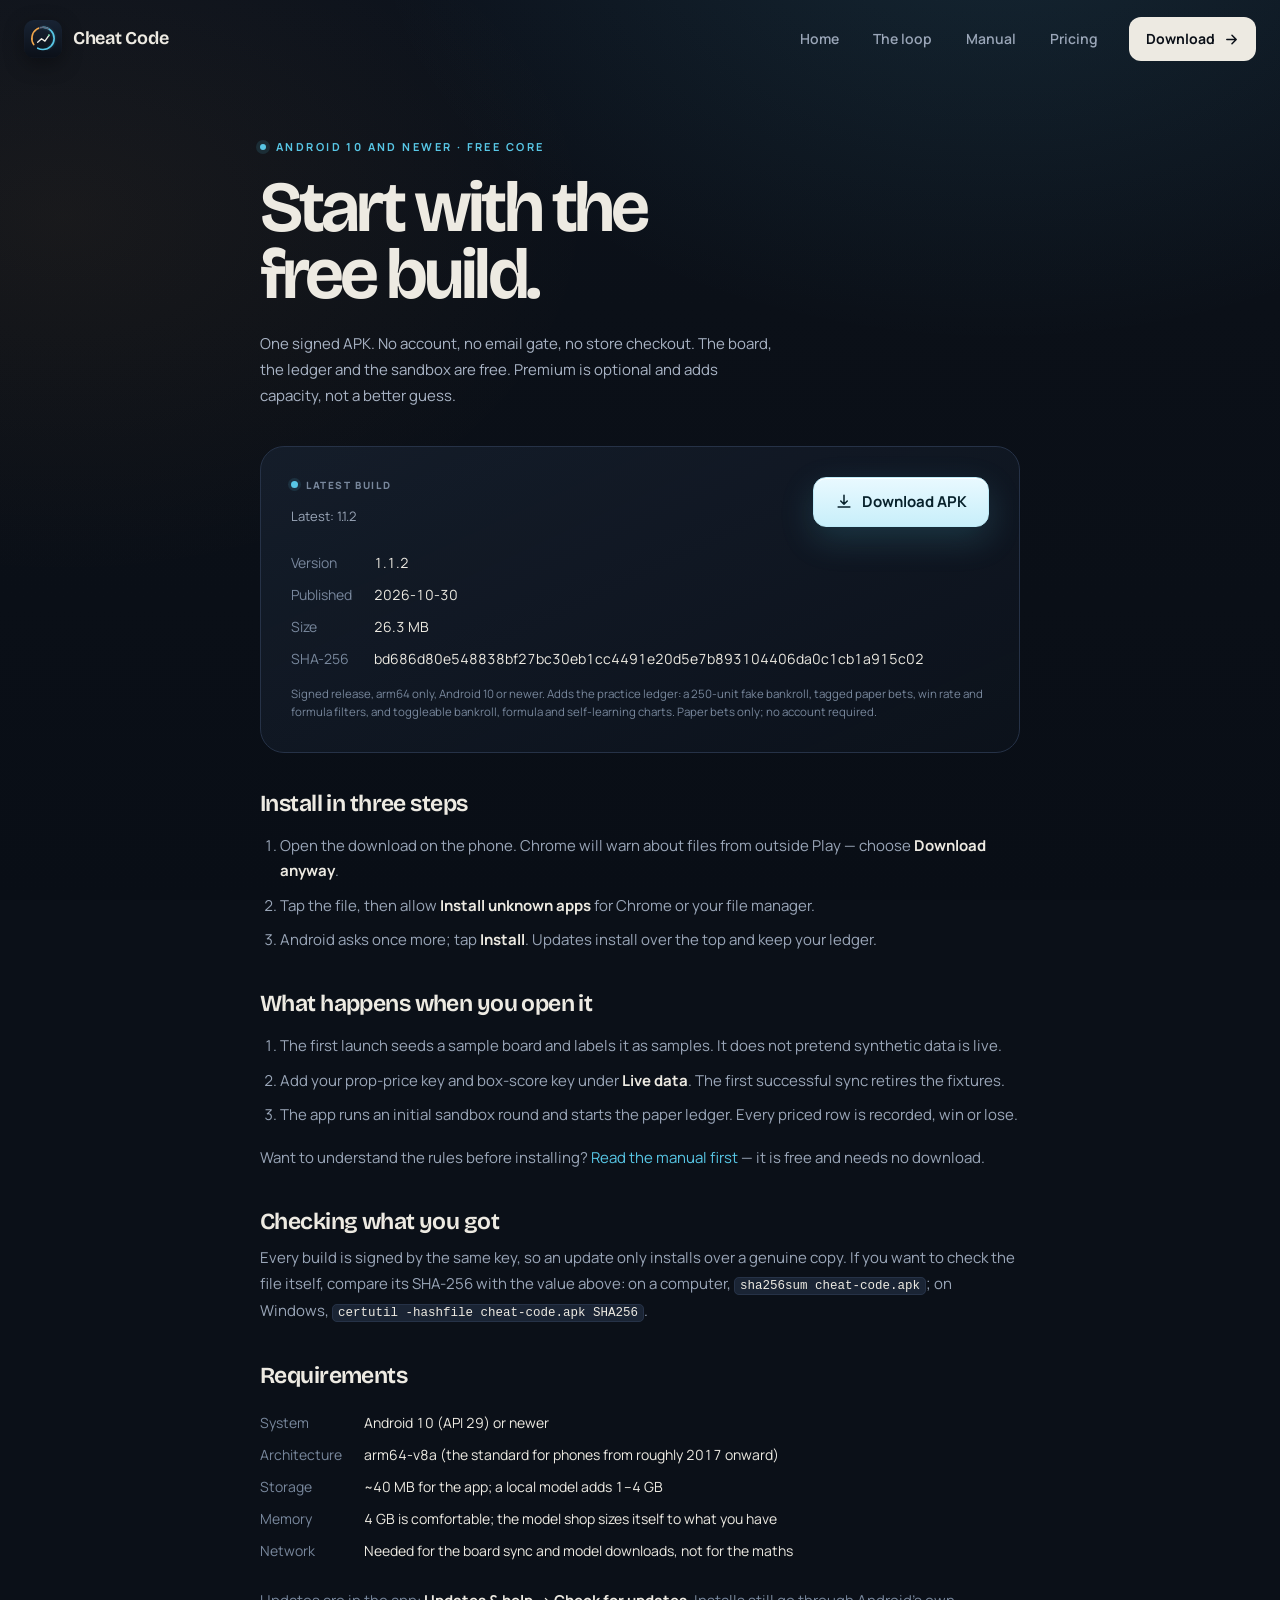
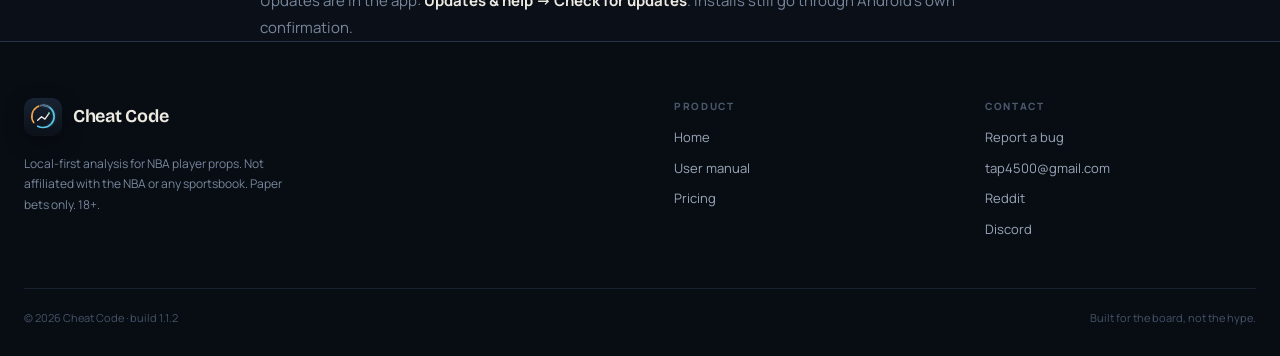
==== commit d41e992e: "Add a 250-unit practice ledger with formula-tagged bets Let users rehearse real decisions without mo" ====
--- a/site/download.html
+++ b/site/download.html
@@ -120,7 +120,7 @@
     </div>
   </div>
   <div class="wrap foot-bottom">
-    <span>© 2026 Cheat Code · build 1.1.1</span>
+    <span>© 2026 Cheat Code · build 1.1.2</span>
     <span>Built for the board, not the hype.</span>
   </div>
 </footer>
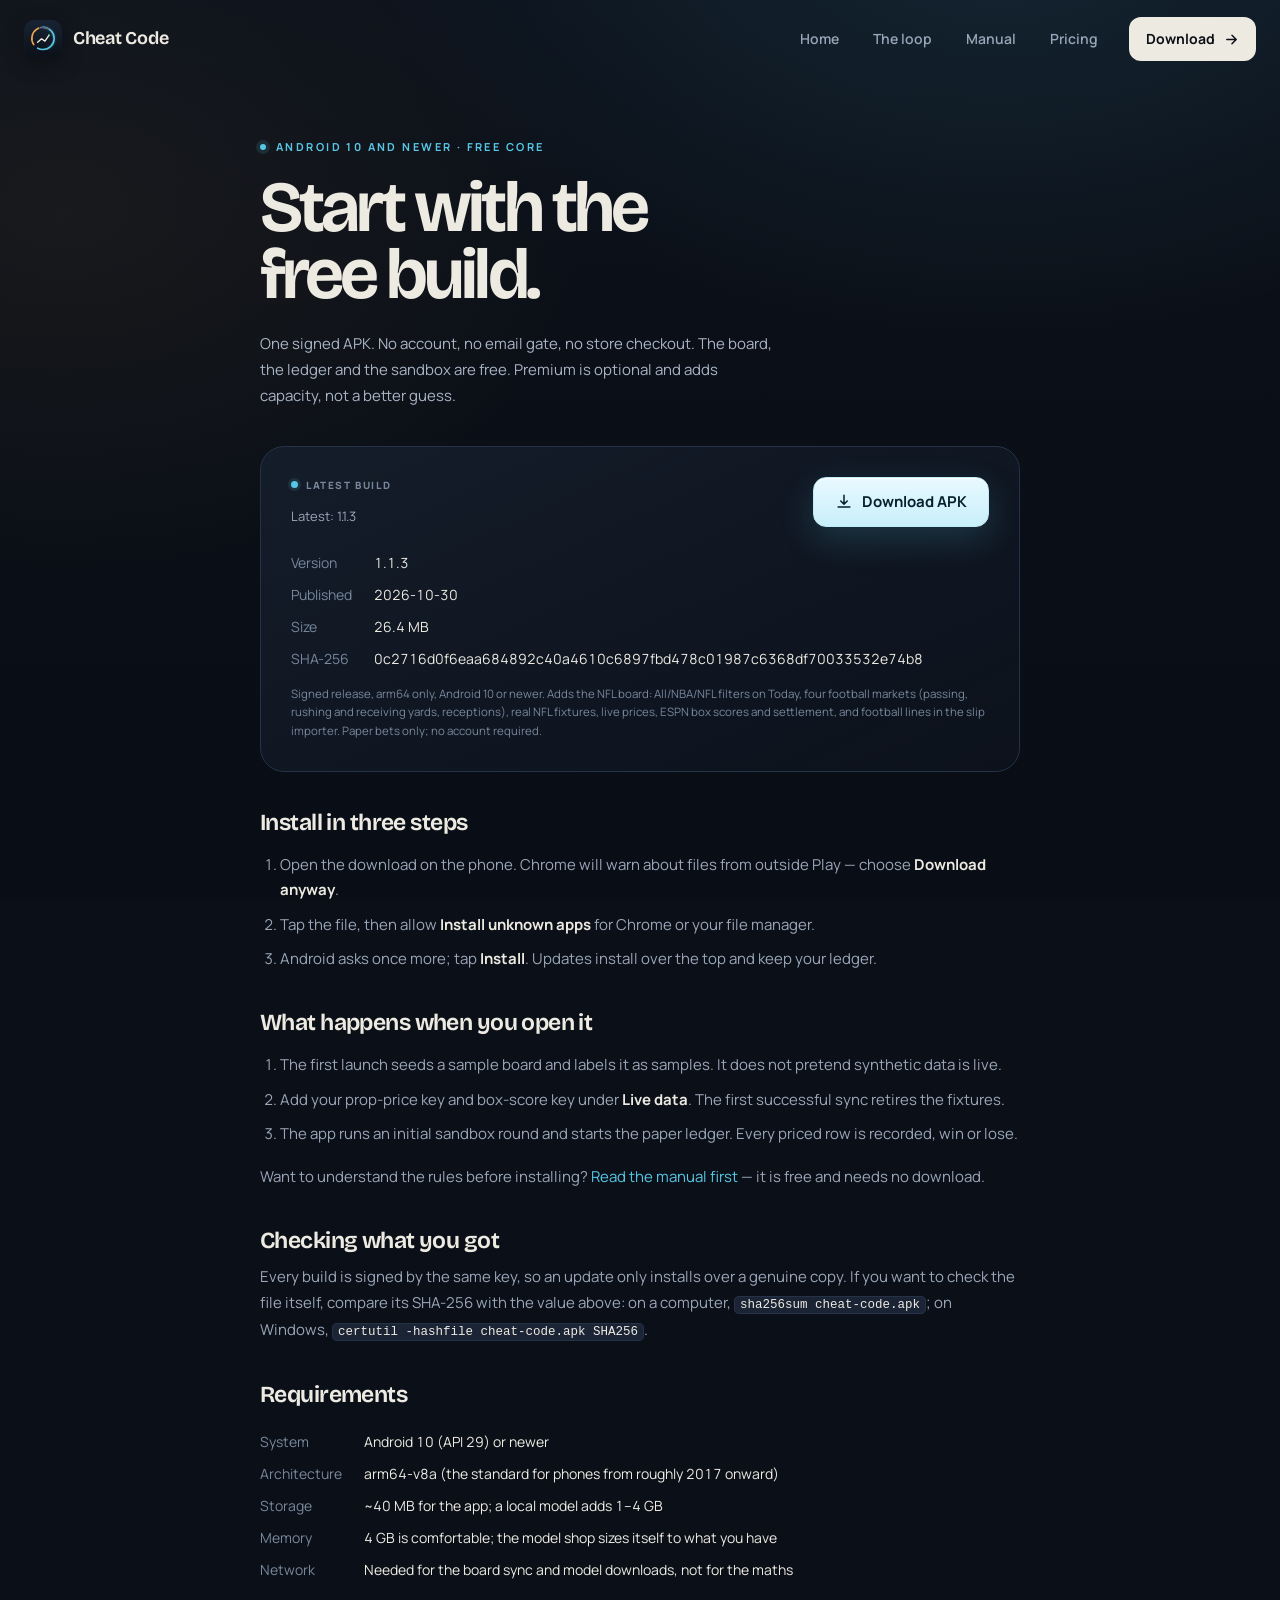
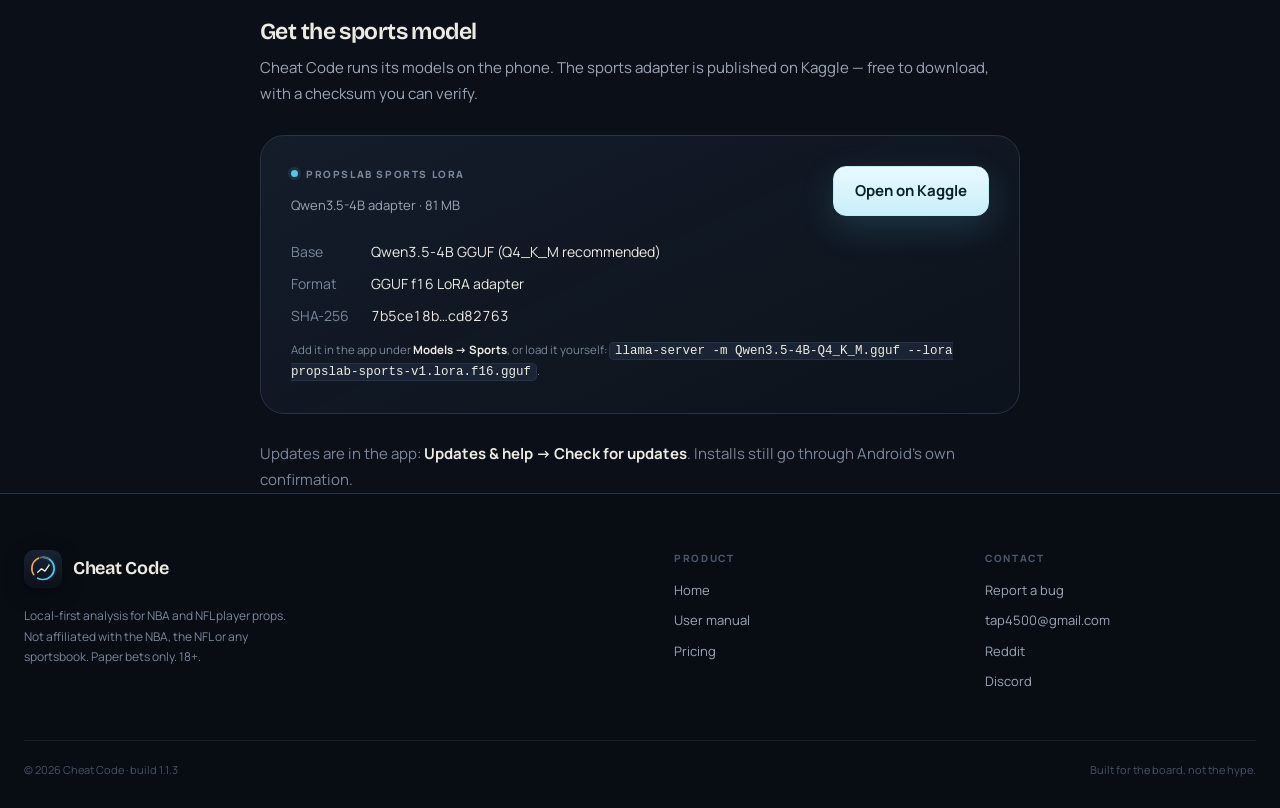
==== commit 35ebc411: "feat: add sports feed, NFL board and refreshed site build Ship the pending PropsLab feed work (ESPN/" ====
--- a/site/download.html
+++ b/site/download.html
@@ -3,7 +3,7 @@
 <head>
 <meta charset="utf-8">
 <meta name="viewport" content="width=device-width, initial-scale=1">
-<title>Download Cheat Code — free NBA props lab for Android</title>
+<title>Download Cheat Code — free NBA &amp; NFL props lab for Android</title>
 <meta name="description" content="Download the signed Cheat Code APK. Free core, no account, no email gate. Check the fingerprint, install on Android 10+, and start the ledger.">
 <meta name="theme-color" content="#0b1018">
 <link rel="canonical" href="https://propslab.vercel.app/download.html">
@@ -94,6 +94,24 @@
         <dt>Network</dt><dd>Needed for the board sync and model downloads, not for the maths</dd>
       </dl>
 
+      <h3>Get the sports model</h3>
+      <p>Cheat Code runs its models on the phone. The sports adapter is published on Kaggle — free to download, with a checksum you can verify.</p>
+      <div class="panel" id="model">
+        <div class="row row-top">
+          <div>
+            <div class="feature-kicker tight"><span class="dot aqua"></span>PropsLab Sports LoRA</div>
+            <span class="status">Qwen3.5-4B adapter · 81 MB</span>
+          </div>
+          <a class="btn primary" href="https://www.kaggle.com/datasets/tap919/propslab-sports-lora" rel="noopener">Open on Kaggle</a>
+        </div>
+        <dl class="facts">
+          <dt>Base</dt><dd>Qwen3.5-4B GGUF (Q4_K_M recommended)</dd>
+          <dt>Format</dt><dd>GGUF f16 LoRA adapter</dd>
+          <dt>SHA-256</dt><dd class="break">7b5ce18b…cd82763</dd>
+        </dl>
+        <p class="micro micro-gap">Add it in the app under <strong>Models → Sports</strong>, or load it yourself: <code>llama-server -m Qwen3.5-4B-Q4_K_M.gguf --lora propslab-sports-v1.lora.f16.gguf</code>.</p>
+      </div>
+
       <p class="micro micro-gap-lg">Updates are in the app: <strong>Updates &amp; help → Check for updates</strong>. Installs still go through Android's own confirmation.</p>
     </div>
   </div>
@@ -103,7 +121,7 @@
   <div class="wrap foot-grid">
     <div class="foot-brand">
       <a class="brand" href="index.html"><img src="logo.svg" alt="" width="32" height="32"><span>Cheat Code</span></a>
-      <p class="fineprint">Local-first analysis for NBA player props. Not affiliated with the NBA or any sportsbook. Paper bets only. 18+.</p>
+      <p class="fineprint">Local-first analysis for NBA and NFL player props. Not affiliated with the NBA, the NFL or any sportsbook. Paper bets only. 18+.</p>
     </div>
     <div class="foot-links">
       <span>Product</span>
@@ -120,7 +138,7 @@
     </div>
   </div>
   <div class="wrap foot-bottom">
-    <span>© 2026 Cheat Code · build 1.1.2</span>
+    <span>© 2026 Cheat Code · build 1.1.3</span>
     <span>Built for the board, not the hype.</span>
   </div>
 </footer>
